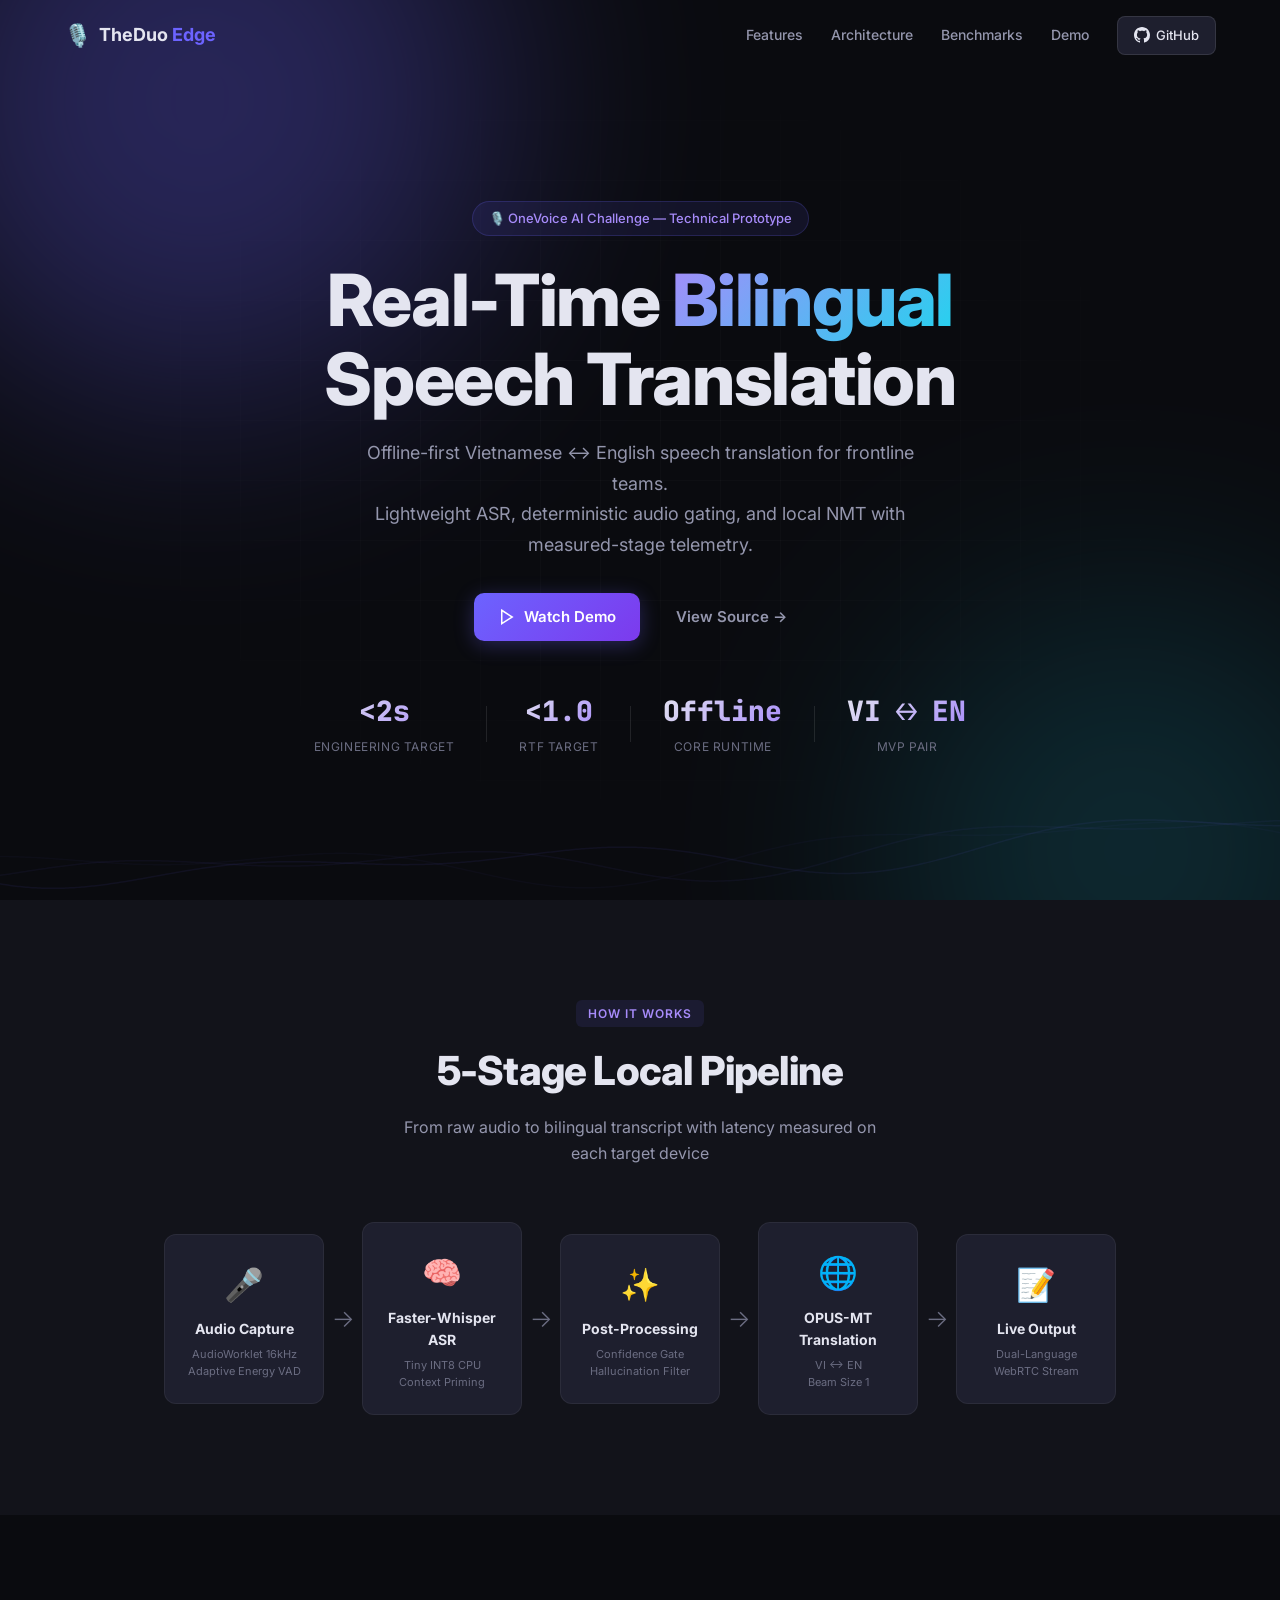
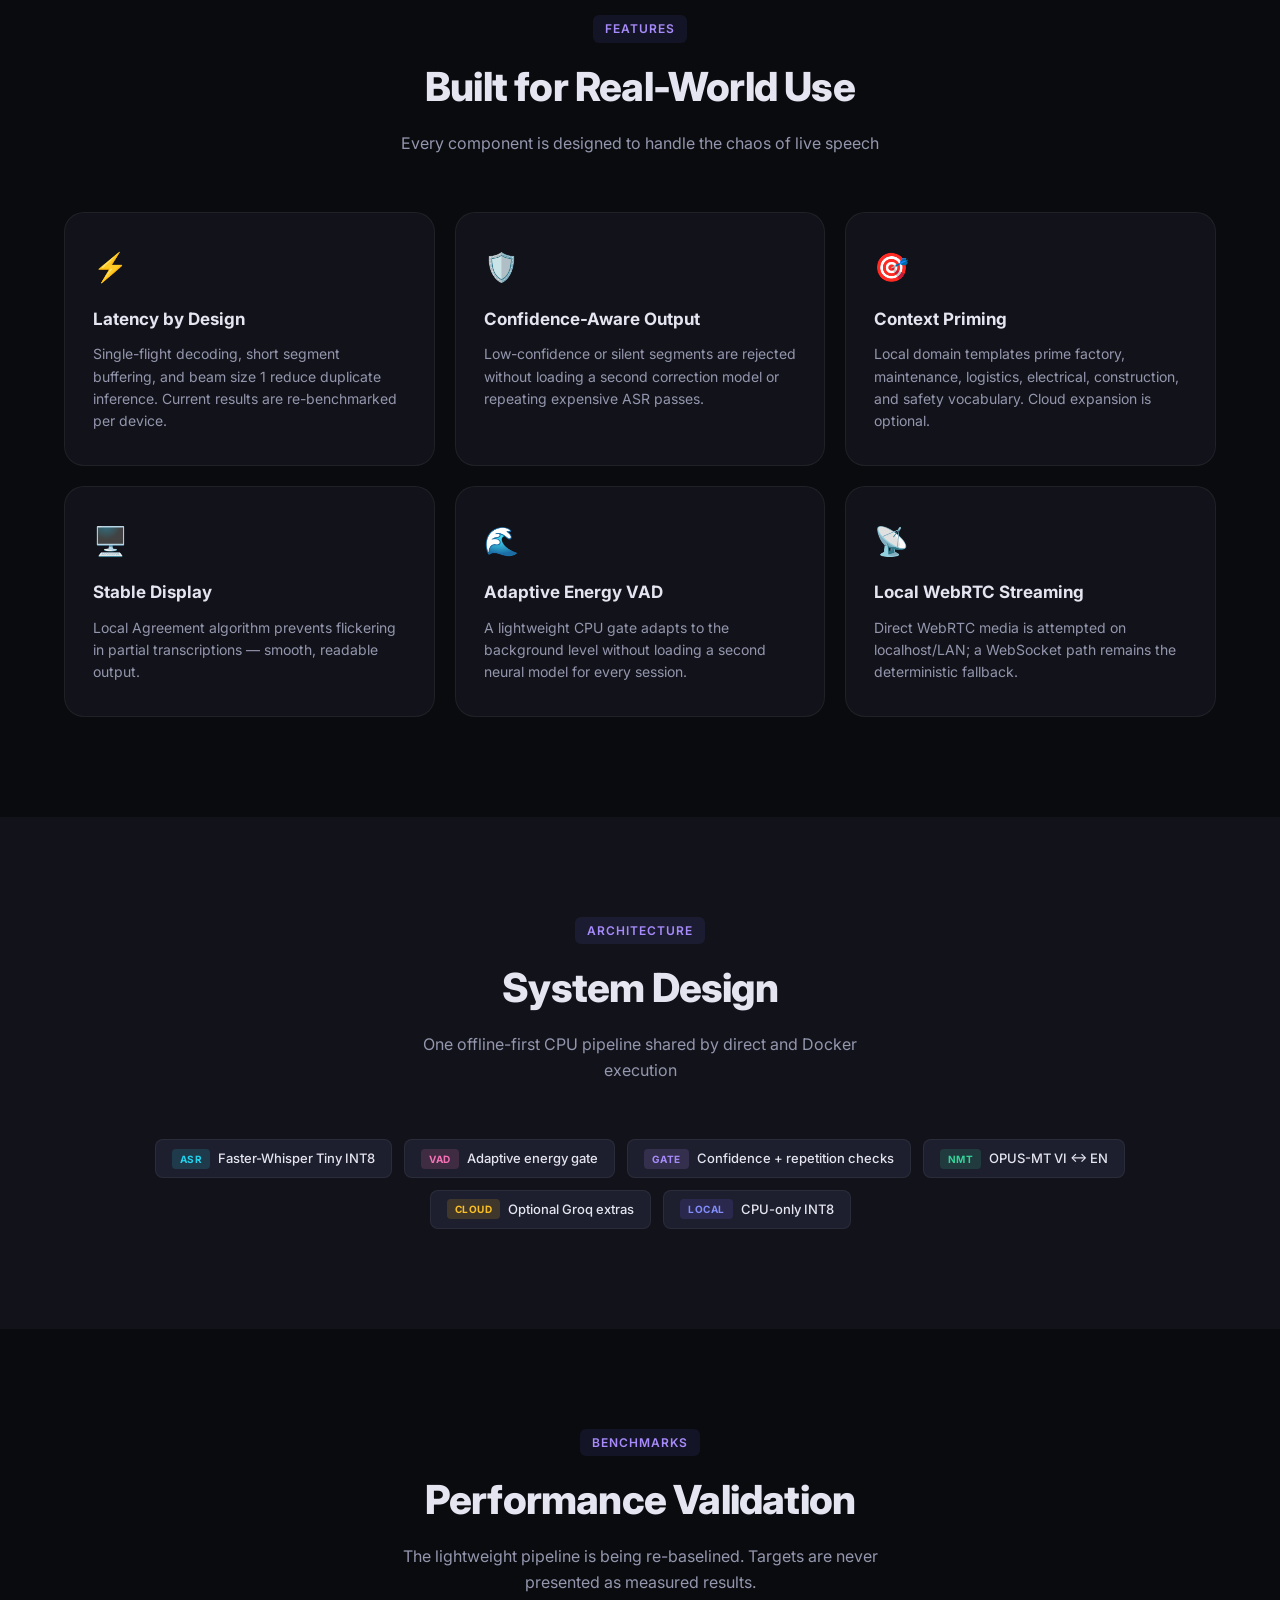
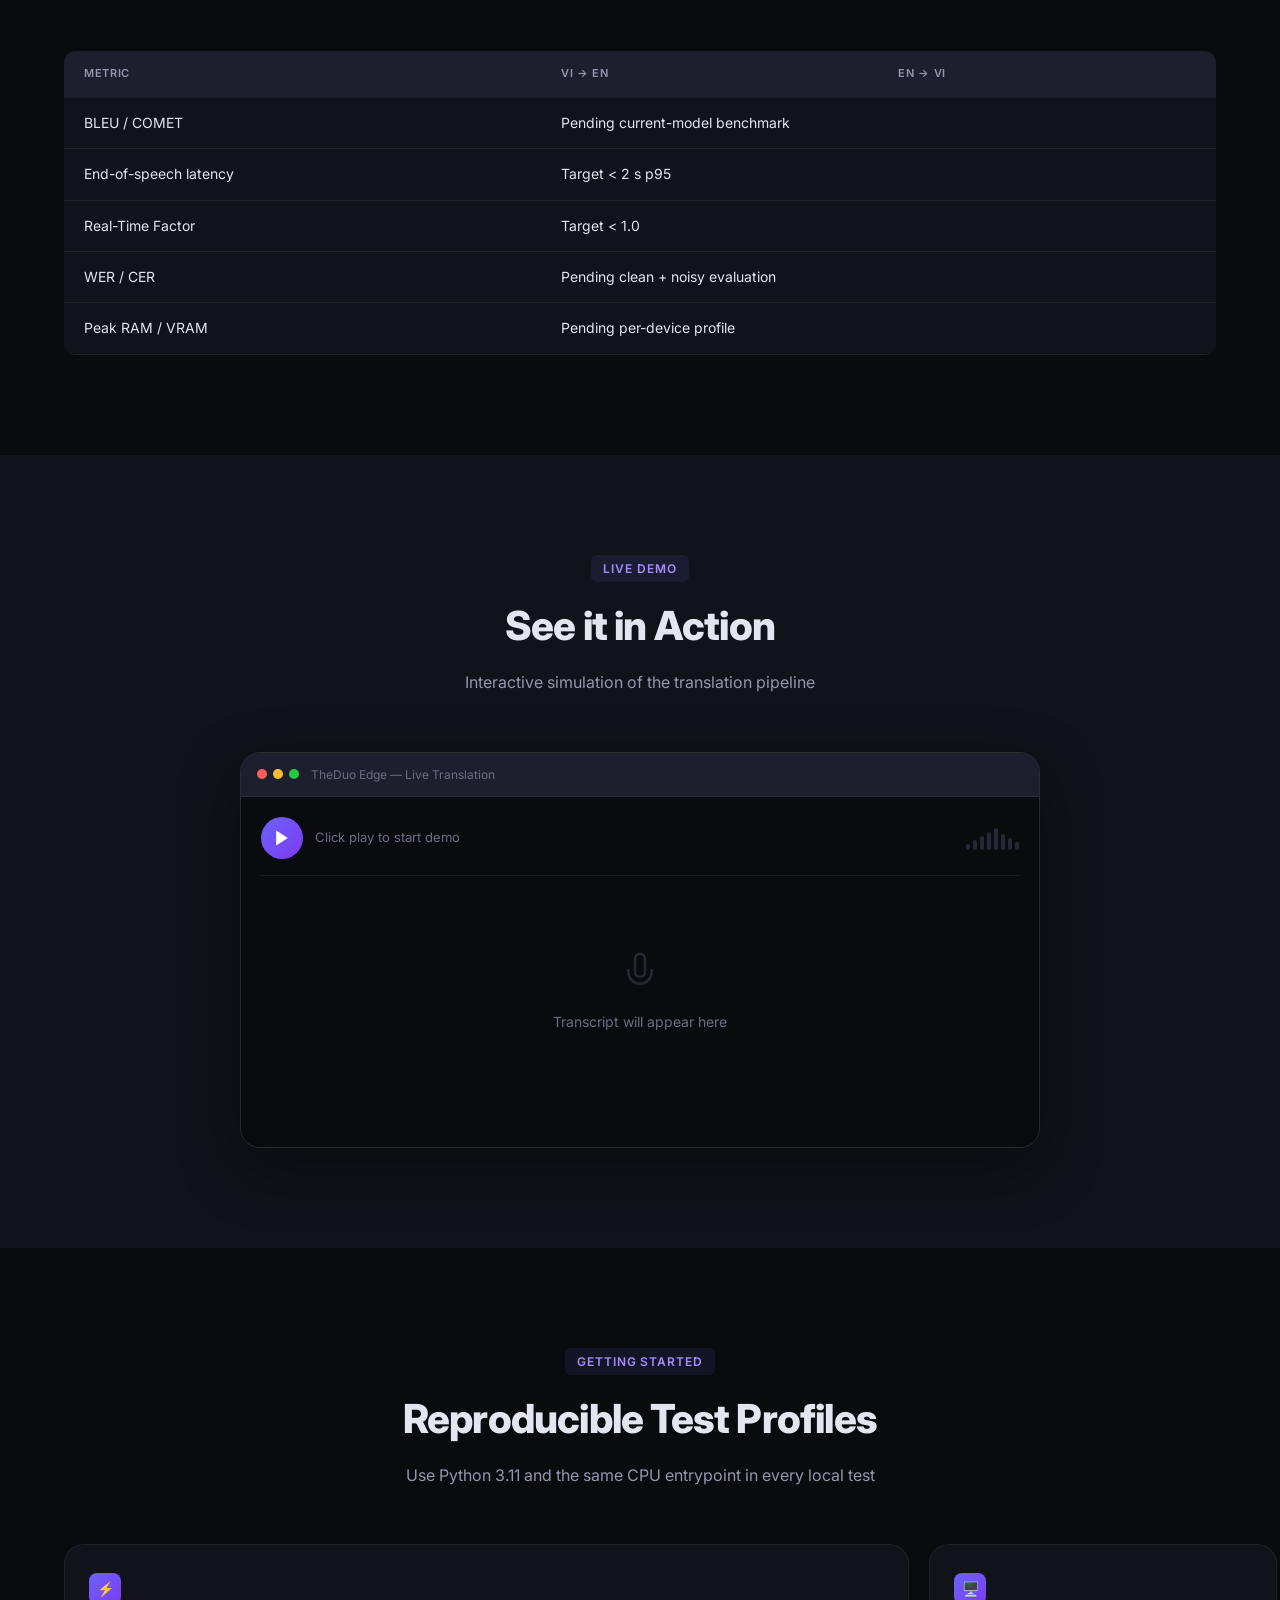
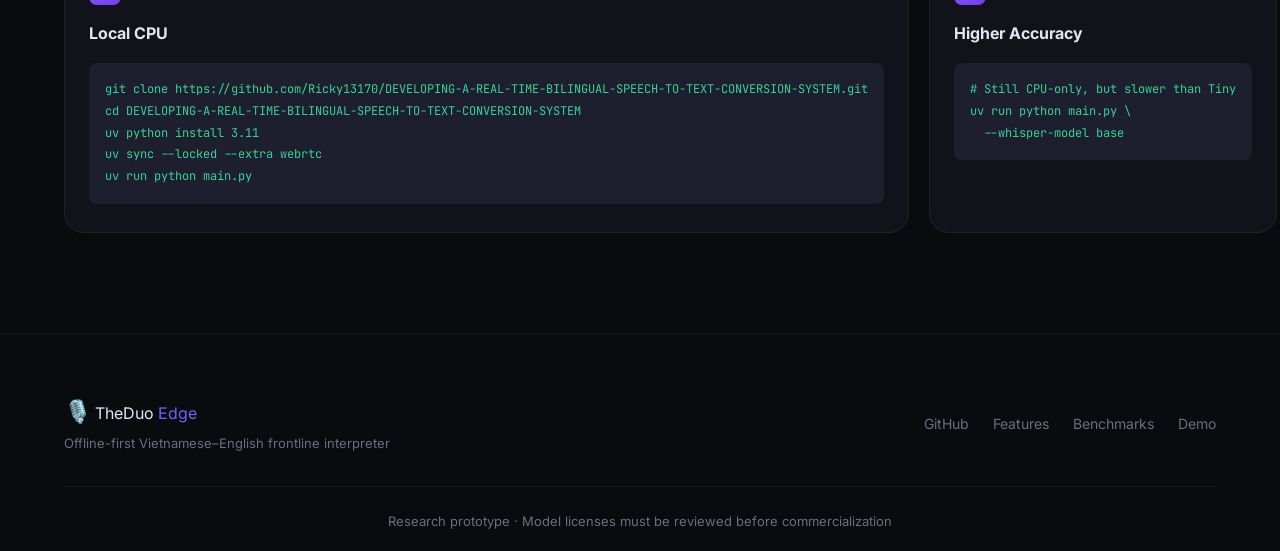
==== docs/index.html @ ed0d030c "refactor: simplify CPU realtime pipeline" ====
<!DOCTYPE html>
<html lang="en">
<head>
    <meta charset="UTF-8">
    <meta name="viewport" content="width=device-width, initial-scale=1.0">
    <title>TheDuo Edge — Offline Bilingual Speech Translation</title>
    <meta name="description" content="Offline-first Vietnamese-English speech transcription and translation for frontline teams.">
    <link rel="preconnect" href="https://fonts.googleapis.com">
    <link rel="preconnect" href="https://fonts.gstatic.com" crossorigin>
    <link href="https://fonts.googleapis.com/css2?family=Inter:wght@300;400;500;600;700;800;900&family=JetBrains+Mono:wght@400;500&display=swap" rel="stylesheet">
    <link rel="stylesheet" href="style.css">
</head>
<body>
    <!-- NAV -->
    <nav class="nav" id="nav">
        <div class="nav-inner">
            <a href="#" class="nav-logo">
                <span class="logo-icon">🎙️</span>
                <span class="logo-text">TheDuo<span class="logo-ai"> Edge</span></span>
            </a>
            <div class="nav-links">
                <a href="#features">Features</a>
                <a href="#architecture">Architecture</a>
                <a href="#benchmarks">Benchmarks</a>
                <a href="#demo">Demo</a>
                <a href="https://github.com/Ricky13170/DEVELOPING-A-REAL-TIME-BILINGUAL-SPEECH-TO-TEXT-CONVERSION-SYSTEM" class="nav-cta" target="_blank">
                    <svg width="16" height="16" viewBox="0 0 24 24" fill="currentColor"><path d="M12 0C5.37 0 0 5.37 0 12c0 5.31 3.435 9.795 8.205 11.385.6.105.825-.255.825-.57 0-.285-.015-1.23-.015-2.235-3.015.555-3.795-.735-4.035-1.41-.135-.345-.72-1.41-1.23-1.695-.42-.225-1.02-.78-.015-.795.945-.015 1.62.87 1.845 1.23 1.08 1.815 2.805 1.305 3.495.99.105-.78.42-1.305.765-1.605-2.67-.3-5.46-1.335-5.46-5.925 0-1.305.465-2.385 1.23-3.225-.12-.3-.54-1.53.12-3.18 0 0 1.005-.315 3.3 1.23.96-.27 1.98-.405 3-.405s2.04.135 3 .405c2.295-1.56 3.3-1.23 3.3-1.23.66 1.65.24 2.88.12 3.18.765.84 1.23 1.905 1.23 3.225 0 4.605-2.805 5.625-5.475 5.925.435.375.81 1.095.81 2.22 0 1.605-.015 2.895-.015 3.3 0 .315.225.69.825.57A12.02 12.02 0 0024 12c0-6.63-5.37-12-12-12z"/></svg>
                    GitHub
                </a>
            </div>
        </div>
    </nav>

    <!-- HERO -->
    <section class="hero" id="hero">
        <div class="hero-bg">
            <div class="hero-glow hero-glow-1"></div>
            <div class="hero-glow hero-glow-2"></div>
            <div class="hero-grid"></div>
        </div>
        <div class="hero-content">
            <div class="hero-badge">🎙️ OneVoice AI Challenge — Technical Prototype</div>
            <h1 class="hero-title">
                Real-Time <span class="gradient-text">Bilingual</span><br>
                Speech Translation
            </h1>
            <p class="hero-subtitle">
                Offline-first Vietnamese ↔ English speech translation for frontline teams.<br>
                Lightweight ASR, deterministic audio gating, and local NMT with measured-stage telemetry.
            </p>
            <div class="hero-actions">
                <a href="#demo" class="btn btn-primary">
                    <svg width="18" height="18" viewBox="0 0 24 24" fill="none" stroke="currentColor" stroke-width="2"><polygon points="5 3 19 12 5 21 5 3"/></svg>
                    Watch Demo
                </a>
                <a href="https://github.com/Ricky13170/DEVELOPING-A-REAL-TIME-BILINGUAL-SPEECH-TO-TEXT-CONVERSION-SYSTEM" class="btn btn-ghost" target="_blank">
                    View Source →
                </a>
            </div>
            <div class="hero-stats">
                <div class="stat"><span class="stat-value">&lt;2s</span><span class="stat-label">Engineering Target</span></div>
                <div class="stat-divider"></div>
                <div class="stat"><span class="stat-value">&lt;1.0</span><span class="stat-label">RTF Target</span></div>
                <div class="stat-divider"></div>
                <div class="stat"><span class="stat-value">Offline</span><span class="stat-label">Core Runtime</span></div>
                <div class="stat-divider"></div>
                <div class="stat"><span class="stat-value">VI ↔ EN</span><span class="stat-label">MVP Pair</span></div>
            </div>
        </div>
        <!-- Animated waveform -->
        <div class="hero-wave">
            <canvas id="waveCanvas"></canvas>
        </div>
    </section>

    <!-- PIPELINE VISUALIZATION -->
    <section class="pipeline-section" id="pipeline">
        <div class="container">
            <div class="section-header">
                <span class="section-tag">How it works</span>
                <h2>5-Stage Local Pipeline</h2>
                <p>From raw audio to bilingual transcript with latency measured on each target device</p>
            </div>
            <div class="pipeline">
                <div class="pipe-step" data-step="1">
                    <div class="pipe-icon">🎤</div>
                    <div class="pipe-label">Audio Capture</div>
                    <div class="pipe-detail">AudioWorklet 16kHz<br>Adaptive Energy VAD</div>
                </div>
                <div class="pipe-arrow">→</div>
                <div class="pipe-step" data-step="2">
                    <div class="pipe-icon">🧠</div>
                    <div class="pipe-label">Faster-Whisper ASR</div>
                    <div class="pipe-detail">Tiny INT8 CPU<br>Context Priming</div>
                </div>
                <div class="pipe-arrow">→</div>
                <div class="pipe-step" data-step="3">
                    <div class="pipe-icon">✨</div>
                    <div class="pipe-label">Post-Processing</div>
                    <div class="pipe-detail">Confidence Gate<br>Hallucination Filter</div>
                </div>
                <div class="pipe-arrow">→</div>
                <div class="pipe-step" data-step="4">
                    <div class="pipe-icon">🌐</div>
                    <div class="pipe-label">OPUS-MT Translation</div>
                    <div class="pipe-detail">VI ↔ EN<br>Beam Size 1</div>
                </div>
                <div class="pipe-arrow">→</div>
                <div class="pipe-step" data-step="5">
                    <div class="pipe-icon">📝</div>
                    <div class="pipe-label">Live Output</div>
                    <div class="pipe-detail">Dual-Language<br>WebRTC Stream</div>
                </div>
            </div>
        </div>
    </section>

    <!-- FEATURES -->
    <section class="features-section" id="features">
        <div class="container">
            <div class="section-header">
                <span class="section-tag">Features</span>
                <h2>Built for Real-World Use</h2>
                <p>Every component is designed to handle the chaos of live speech</p>
            </div>
            <div class="features-grid">
                <div class="feature-card">
                    <div class="feature-icon">⚡</div>
                    <h3>Latency by Design</h3>
                    <p>Single-flight decoding, short segment buffering, and beam size 1 reduce duplicate inference. Current results are re-benchmarked per device.</p>
                </div>
                <div class="feature-card">
                    <div class="feature-icon">🛡️</div>
                    <h3>Confidence-Aware Output</h3>
                    <p>Low-confidence or silent segments are rejected without loading a second correction model or repeating expensive ASR passes.</p>
                </div>
                <div class="feature-card">
                    <div class="feature-icon">🎯</div>
                    <h3>Context Priming</h3>
                    <p>Local domain templates prime factory, maintenance, logistics, electrical, construction, and safety vocabulary. Cloud expansion is optional.</p>
                </div>
                <div class="feature-card">
                    <div class="feature-icon">🖥️</div>
                    <h3>Stable Display</h3>
                    <p>Local Agreement algorithm prevents flickering in partial transcriptions — smooth, readable output.</p>
                </div>
                <div class="feature-card">
                    <div class="feature-icon">🌊</div>
                    <h3>Adaptive Energy VAD</h3>
                    <p>A lightweight CPU gate adapts to the background level without loading a second neural model for every session.</p>
                </div>
                <div class="feature-card">
                    <div class="feature-icon">📡</div>
                    <h3>Local WebRTC Streaming</h3>
                    <p>Direct WebRTC media is attempted on localhost/LAN; a WebSocket path remains the deterministic fallback.</p>
                </div>
            </div>
        </div>
    </section>

    <!-- ARCHITECTURE -->
    <section class="arch-section" id="architecture">
        <div class="container">
            <div class="section-header">
                <span class="section-tag">Architecture</span>
                <h2>System Design</h2>
                <p>One offline-first CPU pipeline shared by direct and Docker execution</p>
            </div>
            <div class="tech-stack">
                <div class="tech-item"><span class="tech-badge asr">ASR</span> Faster-Whisper Tiny INT8</div>
                <div class="tech-item"><span class="tech-badge vad">VAD</span> Adaptive energy gate</div>
                <div class="tech-item"><span class="tech-badge nlp">Gate</span> Confidence + repetition checks</div>
                <div class="tech-item"><span class="tech-badge nmt">NMT</span> OPUS-MT VI ↔ EN</div>
                <div class="tech-item"><span class="tech-badge llm">Cloud</span> Optional Groq extras</div>
                <div class="tech-item"><span class="tech-badge gpu">Local</span> CPU-only INT8</div>
            </div>
        </div>
    </section>

    <!-- BENCHMARKS -->
    <section class="bench-section" id="benchmarks">
        <div class="container">
            <div class="section-header">
                <span class="section-tag">Benchmarks</span>
                <h2>Performance Validation</h2>
                <p>The lightweight pipeline is being re-baselined. Targets are never presented as measured results.</p>
            </div>
            <div class="bench-table-wrap">
                <table class="bench-table">
                    <thead><tr><th>Metric</th><th>VI → EN</th><th>EN → VI</th></tr></thead>
                    <tbody>
                        <tr><td>BLEU / COMET</td><td colspan="2">Pending current-model benchmark</td></tr>
                        <tr><td>End-of-speech latency</td><td colspan="2">Target &lt; 2 s p95</td></tr>
                        <tr><td>Real-Time Factor</td><td colspan="2">Target &lt; 1.0</td></tr>
                        <tr><td>WER / CER</td><td colspan="2">Pending clean + noisy evaluation</td></tr>
                        <tr><td>Peak RAM / VRAM</td><td colspan="2">Pending per-device profile</td></tr>
                    </tbody>
                </table>
            </div>
        </div>
    </section>

    <!-- DEMO -->
    <section class="demo-section" id="demo">
        <div class="container">
            <div class="section-header">
                <span class="section-tag">Live Demo</span>
                <h2>See it in Action</h2>
                <p>Interactive simulation of the translation pipeline</p>
            </div>
            <div class="demo-container">
                <div class="demo-window">
                    <div class="demo-titlebar">
                        <div class="demo-dots"><span></span><span></span><span></span></div>
                        <span class="demo-title">TheDuo Edge — Live Translation</span>
                    </div>
                    <div class="demo-body">
                        <div class="demo-controls">
                            <button class="demo-rec-btn" id="demoPlayBtn">
                                <svg width="20" height="20" viewBox="0 0 24 24" fill="currentColor"><polygon points="5 3 19 12 5 21 5 3"/></svg>
                            </button>
                            <span class="demo-status" id="demoStatus">Click play to start demo</span>
                            <div class="demo-meter" id="demoMeter">
                                <span></span><span></span><span></span><span></span><span></span><span></span><span></span><span></span>
                            </div>
                        </div>
                        <div class="demo-transcript" id="demoTranscript">
                            <div class="demo-empty">
                                <svg width="40" height="40" viewBox="0 0 24 24" fill="none" stroke="currentColor" stroke-width="1.5" opacity="0.3"><path d="M12 1a3 3 0 0 0-3 3v8a3 3 0 0 0 6 0V4a3 3 0 0 0-3-3z"/><path d="M19 10v2a7 7 0 0 1-14 0v-2"/></svg>
                                <p>Transcript will appear here</p>
                            </div>
                        </div>
                    </div>
                </div>
            </div>
        </div>
    </section>

    <!-- QUICK START -->
    <section class="start-section" id="start">
        <div class="container">
            <div class="section-header">
                <span class="section-tag">Getting Started</span>
                <h2>Reproducible Test Profiles</h2>
                <p>Use Python 3.11 and the same CPU entrypoint in every local test</p>
            </div>
            <div class="steps-grid">
                <div class="step-card">
                    <div class="step-num">⚡</div>
                    <h3>Local CPU</h3>
                    <pre><code>git clone https://github.com/Ricky13170/DEVELOPING-A-REAL-TIME-BILINGUAL-SPEECH-TO-TEXT-CONVERSION-SYSTEM.git
cd DEVELOPING-A-REAL-TIME-BILINGUAL-SPEECH-TO-TEXT-CONVERSION-SYSTEM
uv python install 3.11
uv sync --locked --extra webrtc
uv run python main.py</code></pre>
                </div>
                <div class="step-card">
                    <div class="step-num">🖥️</div>
                    <h3>Higher Accuracy</h3>
                    <pre><code># Still CPU-only, but slower than Tiny
uv run python main.py \
  --whisper-model base</code></pre>
                </div>
                <div class="step-card">
                    <div class="step-num">🐳</div>
                    <h3>Docker CPU</h3>
                    <pre><code># Docker CPU profile
docker compose up --build</code></pre>
                </div>
            </div>
        </div>
    </section>

    <!-- FOOTER -->
    <footer class="footer">
        <div class="container">
            <div class="footer-inner">
                <div class="footer-brand">
                    <span class="logo-icon">🎙️</span>
                    <span class="logo-text">TheDuo<span class="logo-ai"> Edge</span></span>
                    <p>Offline-first Vietnamese–English frontline interpreter</p>
                </div>
                <div class="footer-links">
                    <a href="https://github.com/Ricky13170/DEVELOPING-A-REAL-TIME-BILINGUAL-SPEECH-TO-TEXT-CONVERSION-SYSTEM" target="_blank">GitHub</a>
                    <a href="#features">Features</a>
                    <a href="#benchmarks">Benchmarks</a>
                    <a href="#demo">Demo</a>
                </div>
            </div>
            <div class="footer-bottom">
                <p>Research prototype · Model licenses must be reviewed before commercialization</p>
            </div>
        </div>
    </footer>

    <script src="script.js"></script>
</body>
</html>
---- docs/style.css ----
/* ═══════════ RESET & BASE ═══════════ */
*, *::before, *::after { margin: 0; padding: 0; box-sizing: border-box; }
:root {
    --bg: #0a0b0f; --bg2: #12131a; --bg3: #1a1b25;
    --surface: #1e1f2e; --surface2: #262738;
    --border: rgba(255,255,255,0.06); --border2: rgba(255,255,255,0.1);
    --text: #e4e5f0; --text2: #9496ad; --text3: #6b6d82;
    --accent: #6c63ff; --accent2: #a78bfa; --accent3: #818cf8;
    --cyan: #22d3ee; --emerald: #34d399; --rose: #f472b6; --amber: #fbbf24;
    --radius: 12px; --radius-lg: 20px;
    --font: 'Inter', -apple-system, sans-serif;
    --mono: 'JetBrains Mono', monospace;
    --shadow: 0 4px 24px rgba(0,0,0,0.3);
}
html { scroll-behavior: smooth; }
body { font-family: var(--font); background: var(--bg); color: var(--text); line-height: 1.6; overflow-x: hidden; }
a { color: var(--accent2); text-decoration: none; transition: color .2s; }
a:hover { color: var(--cyan); }
img { max-width: 100%; height: auto; display: block; }
.container { max-width: 1200px; margin: 0 auto; padding: 0 24px; }

/* ═══════════ NAV ═══════════ */
.nav { position: fixed; top: 0; left: 0; right: 0; z-index: 100; padding: 16px 0; transition: all .3s; }
.nav.scrolled { background: rgba(10,11,15,0.85); backdrop-filter: blur(20px) saturate(1.5); border-bottom: 1px solid var(--border); }
.nav-inner { max-width: 1200px; margin: 0 auto; padding: 0 24px; display: flex; align-items: center; justify-content: space-between; }
.nav-logo { display: flex; align-items: center; gap: 8px; font-weight: 700; font-size: 18px; color: var(--text); }
.logo-icon { font-size: 22px; }
.logo-ai { color: var(--accent); }
.nav-links { display: flex; align-items: center; gap: 28px; }
.nav-links a { color: var(--text2); font-size: 14px; font-weight: 500; transition: color .2s; }
.nav-links a:hover { color: var(--text); }
.nav-cta { display: inline-flex; align-items: center; gap: 6px; padding: 8px 16px; border-radius: 8px; background: var(--surface); border: 1px solid var(--border2); color: var(--text) !important; font-size: 13px !important; }
.nav-cta:hover { background: var(--surface2); border-color: var(--accent); }

/* ═══════════ HERO ═══════════ */
.hero { position: relative; min-height: 100vh; display: flex; flex-direction: column; align-items: center; justify-content: center; padding: 120px 24px 60px; overflow: hidden; }
.hero-bg { position: absolute; inset: 0; pointer-events: none; }
.hero-glow { position: absolute; border-radius: 50%; filter: blur(120px); opacity: 0.3; }
.hero-glow-1 { width: 600px; height: 600px; background: var(--accent); top: -200px; left: -100px; }
.hero-glow-2 { width: 500px; height: 500px; background: var(--cyan); bottom: -200px; right: -100px; opacity: 0.15; }
.hero-grid { position: absolute; inset: 0; background-image: linear-gradient(rgba(255,255,255,0.02) 1px, transparent 1px), linear-gradient(90deg, rgba(255,255,255,0.02) 1px, transparent 1px); background-size: 60px 60px; mask-image: radial-gradient(ellipse at center, black 20%, transparent 70%); }
.hero-content { position: relative; text-align: center; max-width: 800px; }
.hero-badge { display: inline-block; padding: 6px 16px; border-radius: 20px; background: rgba(108,99,255,0.1); border: 1px solid rgba(108,99,255,0.2); color: var(--accent2); font-size: 13px; font-weight: 500; margin-bottom: 24px; }
.hero-title { font-size: clamp(2.5rem, 6vw, 4.5rem); font-weight: 800; line-height: 1.1; letter-spacing: -0.02em; margin-bottom: 20px; }
.gradient-text { background: linear-gradient(135deg, var(--accent2), var(--cyan)); -webkit-background-clip: text; -webkit-text-fill-color: transparent; background-clip: text; }
.hero-subtitle { font-size: 18px; color: var(--text2); max-width: 600px; margin: 0 auto 32px; line-height: 1.7; }
.hero-subtitle strong { color: var(--cyan); font-weight: 600; }
.hero-actions { display: flex; gap: 16px; justify-content: center; margin-bottom: 48px; }
.btn { display: inline-flex; align-items: center; gap: 8px; padding: 12px 24px; border-radius: 10px; font-weight: 600; font-size: 15px; transition: all .25s; cursor: pointer; border: none; }
.btn-primary { background: linear-gradient(135deg, var(--accent), #7c3aed); color: #fff; box-shadow: 0 4px 20px rgba(108,99,255,0.3); }
.btn-primary:hover { transform: translateY(-2px); box-shadow: 0 6px 30px rgba(108,99,255,0.5); color: #fff; }
.btn-ghost { color: var(--text2); padding: 12px 20px; }
.btn-ghost:hover { color: var(--text); }
.hero-stats { display: flex; align-items: center; gap: 32px; justify-content: center; flex-wrap: wrap; }
.stat { text-align: center; }
.stat-value { display: block; font-size: 28px; font-weight: 800; font-family: var(--mono); background: linear-gradient(135deg, var(--text), var(--accent2)); -webkit-background-clip: text; -webkit-text-fill-color: transparent; background-clip: text; }
.stat-label { font-size: 12px; color: var(--text3); text-transform: uppercase; letter-spacing: 0.05em; }
.stat-divider { width: 1px; height: 36px; background: var(--border2); }
.hero-wave { position: absolute; bottom: 0; left: 0; right: 0; height: 100px; opacity: 0.5; }
#waveCanvas { width: 100%; height: 100%; }

/* ═══════════ SECTIONS COMMON ═══════════ */
.section-header { text-align: center; margin-bottom: 56px; }
.section-tag { display: inline-block; padding: 4px 12px; border-radius: 6px; background: rgba(108,99,255,0.1); color: var(--accent2); font-size: 12px; font-weight: 600; text-transform: uppercase; letter-spacing: 0.08em; margin-bottom: 12px; }
.section-header h2 { font-size: clamp(1.8rem, 4vw, 2.5rem); font-weight: 800; letter-spacing: -0.02em; margin-bottom: 12px; }
.section-header p { color: var(--text2); font-size: 16px; max-width: 500px; margin: 0 auto; }

/* ═══════════ PIPELINE ═══════════ */
.pipeline-section { padding: 100px 0; background: var(--bg2); }
.pipeline { display: flex; align-items: center; justify-content: center; gap: 8px; flex-wrap: wrap; }
.pipe-step { text-align: center; padding: 24px 20px; border-radius: var(--radius); background: var(--surface); border: 1px solid var(--border); width: 160px; transition: all .3s; }
.pipe-step:hover { border-color: var(--accent); transform: translateY(-4px); box-shadow: 0 8px 30px rgba(108,99,255,0.15); }
.pipe-icon { font-size: 32px; margin-bottom: 8px; }
.pipe-label { font-weight: 700; font-size: 14px; margin-bottom: 6px; }
.pipe-detail { font-size: 11px; color: var(--text3); line-height: 1.5; }
.pipe-arrow { font-size: 24px; color: var(--text3); font-weight: 300; }

/* ═══════════ FEATURES ═══════════ */
.features-section { padding: 100px 0; }
.features-grid { display: grid; grid-template-columns: repeat(3, 1fr); gap: 20px; }
.feature-card { padding: 32px 28px; border-radius: var(--radius-lg); background: var(--bg2); border: 1px solid var(--border); transition: all .3s; }
.feature-card:hover { border-color: var(--accent); transform: translateY(-4px); box-shadow: 0 12px 40px rgba(0,0,0,0.3); }
.feature-icon { font-size: 28px; margin-bottom: 16px; }
.feature-card h3 { font-size: 17px; font-weight: 700; margin-bottom: 10px; }
.feature-card p { font-size: 14px; color: var(--text2); line-height: 1.6; }

/* ═══════════ ARCHITECTURE ═══════════ */
.arch-section { padding: 100px 0; background: var(--bg2); }
.arch-image { border-radius: var(--radius-lg); overflow: hidden; border: 1px solid var(--border); margin-bottom: 40px; background: #fff; padding: 24px; }
.arch-image img { border-radius: 8px; }
.tech-stack { display: flex; flex-wrap: wrap; gap: 12px; justify-content: center; }
.tech-item { display: flex; align-items: center; gap: 8px; padding: 8px 16px; border-radius: 8px; background: var(--surface); border: 1px solid var(--border); font-size: 13px; font-weight: 500; }
.tech-badge { padding: 2px 8px; border-radius: 4px; font-size: 10px; font-weight: 700; text-transform: uppercase; letter-spacing: 0.05em; }
.tech-badge.asr { background: rgba(34,211,238,0.15); color: var(--cyan); }
.tech-badge.vad { background: rgba(244,114,182,0.15); color: var(--rose); }
.tech-badge.nlp { background: rgba(167,139,250,0.15); color: var(--accent2); }
.tech-badge.nmt { background: rgba(52,211,153,0.15); color: var(--emerald); }
.tech-badge.llm { background: rgba(251,191,36,0.15); color: var(--amber); }
.tech-badge.gpu { background: rgba(108,99,255,0.15); color: var(--accent3); }

/* ═══════════ BENCHMARKS ═══════════ */
.bench-section { padding: 100px 0; }
.bench-grid { display: grid; grid-template-columns: 1fr 1fr; gap: 20px; margin-bottom: 40px; }
.bench-card { border-radius: var(--radius-lg); overflow: hidden; border: 1px solid var(--border); background: #fff; padding: 20px; }
.bench-card img { border-radius: 8px; }
.bench-caption { text-align: center; font-size: 13px; color: var(--text3); margin-top: 12px; }
.bench-table-wrap { overflow-x: auto; }
.bench-table { width: 100%; border-collapse: collapse; border-radius: var(--radius); overflow: hidden; background: var(--bg2); }
.bench-table th, .bench-table td { padding: 14px 20px; text-align: left; border-bottom: 1px solid var(--border); font-size: 14px; }
.bench-table th { background: var(--surface); color: var(--text2); font-weight: 600; text-transform: uppercase; font-size: 11px; letter-spacing: 0.06em; }
.bench-table td.highlight { color: var(--cyan); font-weight: 700; font-family: var(--mono); }

/* ═══════════ DEMO ═══════════ */
.demo-section { padding: 100px 0; background: var(--bg2); }
.demo-container { max-width: 800px; margin: 0 auto; }
.demo-window { border-radius: var(--radius-lg); overflow: hidden; border: 1px solid var(--border2); box-shadow: 0 20px 60px rgba(0,0,0,0.4); }
.demo-titlebar { display: flex; align-items: center; gap: 12px; padding: 12px 16px; background: var(--surface); border-bottom: 1px solid var(--border); }
.demo-dots { display: flex; gap: 6px; }
.demo-dots span { width: 10px; height: 10px; border-radius: 50%; }
.demo-dots span:nth-child(1) { background: #ff5f57; }
.demo-dots span:nth-child(2) { background: #febc2e; }
.demo-dots span:nth-child(3) { background: #28c840; }
.demo-title { font-size: 12px; color: var(--text3); }
.demo-body { background: var(--bg); padding: 20px; min-height: 350px; display: flex; flex-direction: column; }
.demo-controls { display: flex; align-items: center; gap: 12px; padding-bottom: 16px; border-bottom: 1px solid var(--border); margin-bottom: 16px; }
.demo-rec-btn { width: 42px; height: 42px; border-radius: 50%; background: linear-gradient(135deg, var(--accent), #7c3aed); border: none; color: #fff; cursor: pointer; display: flex; align-items: center; justify-content: center; transition: all .2s; flex-shrink: 0; }
.demo-rec-btn:hover { transform: scale(1.1); box-shadow: 0 4px 16px rgba(108,99,255,0.4); }
.demo-rec-btn.playing { background: linear-gradient(135deg, #ef4444, #dc2626); animation: pulse-rec 1.5s infinite; }
@keyframes pulse-rec { 0%, 100% { box-shadow: 0 0 0 0 rgba(239,68,68,0.3); } 50% { box-shadow: 0 0 0 10px rgba(239,68,68,0); } }
.demo-status { font-size: 13px; color: var(--text3); flex: 1; }
.demo-meter { display: flex; gap: 3px; align-items: flex-end; height: 24px; }
.demo-meter span { width: 4px; border-radius: 2px; background: var(--surface2); transition: all .15s; }
.demo-meter span:nth-child(1) { height: 6px; }
.demo-meter span:nth-child(2) { height: 10px; }
.demo-meter span:nth-child(3) { height: 14px; }
.demo-meter span:nth-child(4) { height: 18px; }
.demo-meter span:nth-child(5) { height: 22px; }
.demo-meter span:nth-child(6) { height: 16px; }
.demo-meter span:nth-child(7) { height: 12px; }
.demo-meter span:nth-child(8) { height: 8px; }
.demo-meter.active span { background: var(--accent); animation: meter-bounce .4s ease infinite alternate; }
.demo-meter.active span:nth-child(odd) { animation-delay: .1s; }
@keyframes meter-bounce { to { transform: scaleY(1.4); } }
.demo-transcript { flex: 1; overflow-y: auto; }
.demo-empty { text-align: center; padding: 60px 20px; color: var(--text3); }
.demo-empty p { margin-top: 12px; font-size: 14px; }
.demo-seg { padding: 10px 0; border-bottom: 1px solid var(--border); animation: fadeIn .4s ease; }
.demo-seg .src { font-size: 15px; margin-bottom: 4px; }
.demo-seg .tgt { font-size: 14px; color: var(--accent2); }
.demo-seg .partial { opacity: 0.5; font-style: italic; }
.demo-seg .pipeline-tag { display: inline-block; font-size: 10px; color: var(--text3); background: var(--surface); padding: 2px 6px; border-radius: 4px; margin-left: 8px; }
@keyframes fadeIn { from { opacity: 0; transform: translateY(8px); } to { opacity: 1; transform: translateY(0); } }

/* ═══════════ QUICK START ═══════════ */
.start-section { padding: 100px 0; }
.steps-grid { display: grid; grid-template-columns: repeat(3, 1fr); gap: 20px; }
.step-card { padding: 28px 24px; border-radius: var(--radius-lg); background: var(--bg2); border: 1px solid var(--border); }
.step-num { width: 32px; height: 32px; border-radius: 8px; background: linear-gradient(135deg, var(--accent), #7c3aed); color: #fff; font-weight: 800; font-size: 14px; display: flex; align-items: center; justify-content: center; margin-bottom: 16px; }
.step-card h3 { font-size: 16px; font-weight: 700; margin-bottom: 16px; }
.step-card pre { background: var(--surface); border-radius: 8px; padding: 16px; overflow-x: auto; }
.step-card code { font-family: var(--mono); font-size: 12px; color: var(--emerald); line-height: 1.7; }

/* ═══════════ FOOTER ═══════════ */
.footer { padding: 60px 0 24px; border-top: 1px solid var(--border); }
.footer-inner { display: flex; justify-content: space-between; align-items: center; margin-bottom: 32px; }
.footer-brand p { color: var(--text3); font-size: 13px; margin-top: 4px; }
.footer-links { display: flex; gap: 24px; }
.footer-links a { color: var(--text3); font-size: 14px; }
.footer-links a:hover { color: var(--text); }
.footer-bottom { text-align: center; padding-top: 24px; border-top: 1px solid var(--border); }
.footer-bottom p { color: var(--text3); font-size: 13px; }

/* ═══════════ SCROLL ANIMATIONS ═══════════ */
.fade-up { opacity: 0; transform: translateY(30px); transition: all .6s cubic-bezier(.4,0,.2,1); }
.fade-up.visible { opacity: 1; transform: translateY(0); }

/* ═══════════ RESPONSIVE ═══════════ */
@media (max-width: 768px) {
    .nav-links a:not(.nav-cta) { display: none; }
    .hero-stats { gap: 20px; }
    .stat-divider { display: none; }
    .features-grid, .bench-grid, .steps-grid { grid-template-columns: 1fr; }
    .pipeline { flex-direction: column; }
    .pipe-arrow { transform: rotate(90deg); }
    .pipe-step { width: 100%; max-width: 280px; }
    .footer-inner { flex-direction: column; gap: 16px; text-align: center; }
}
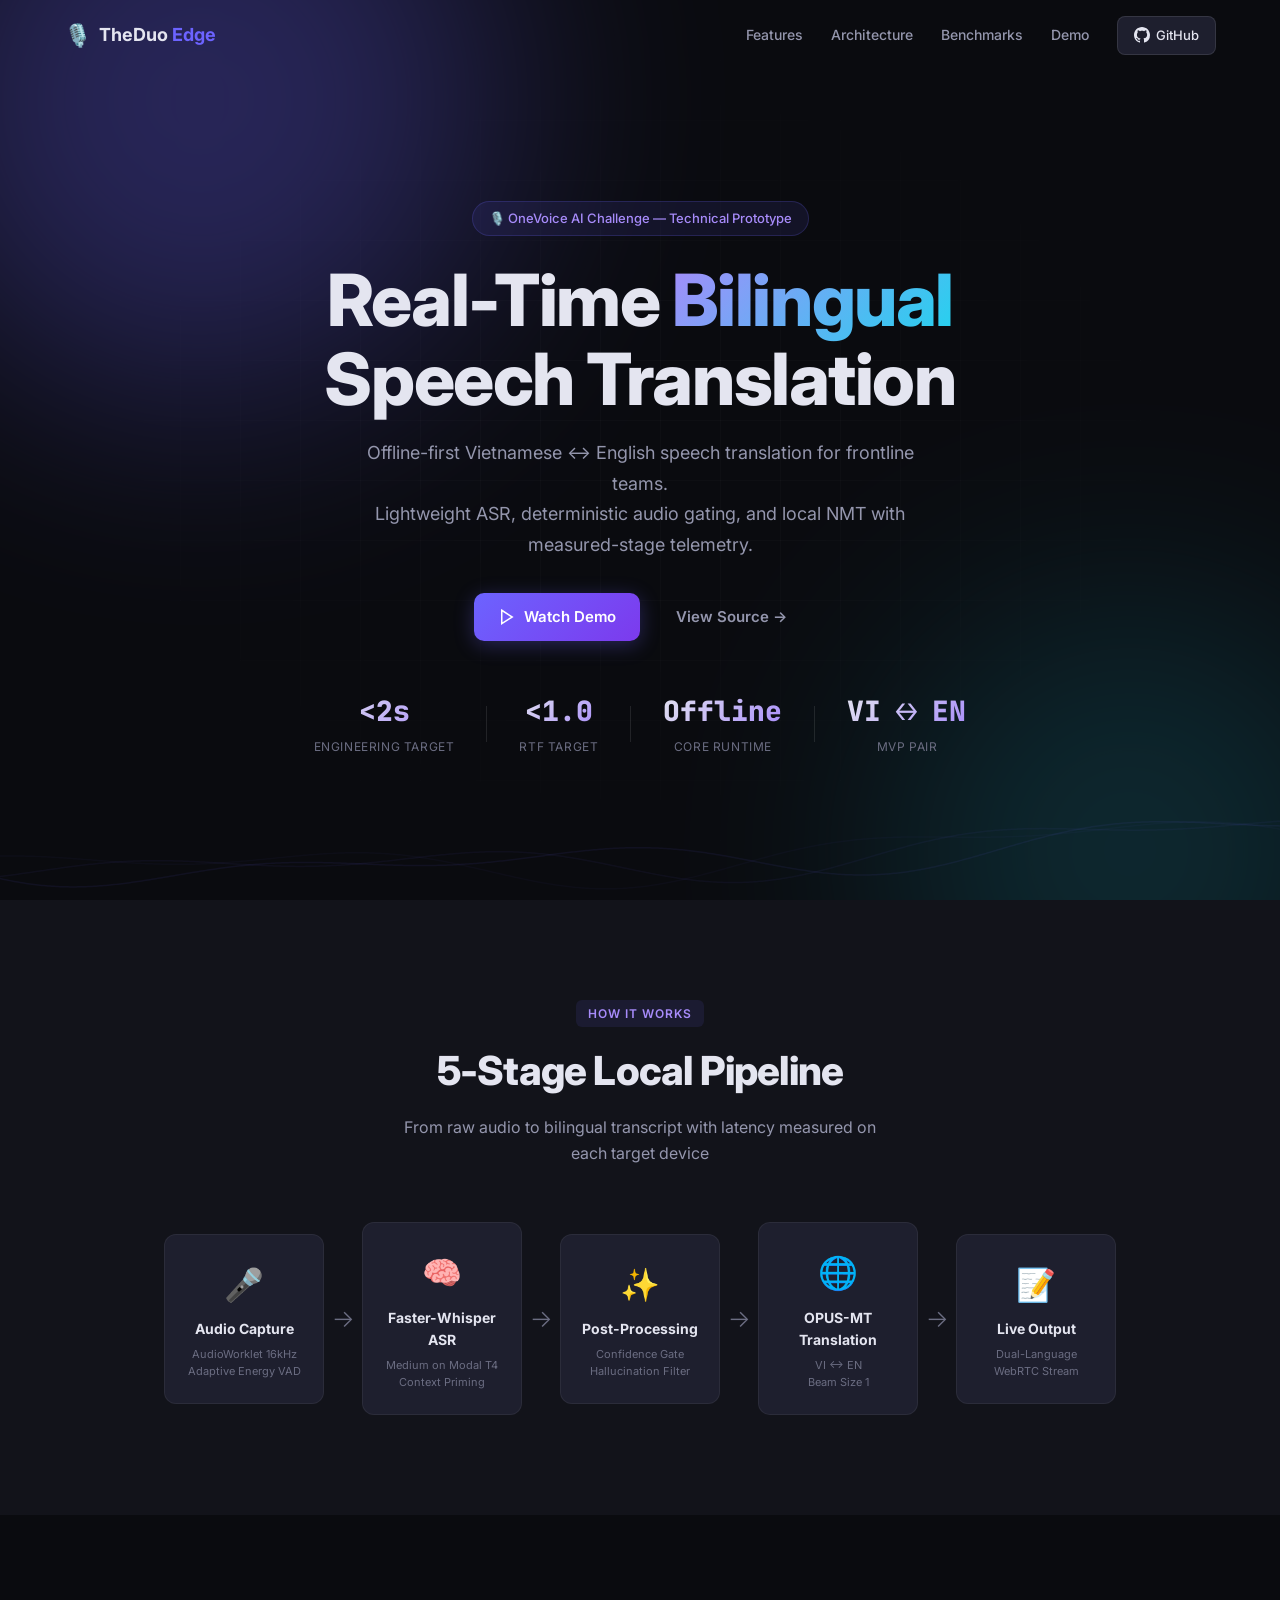
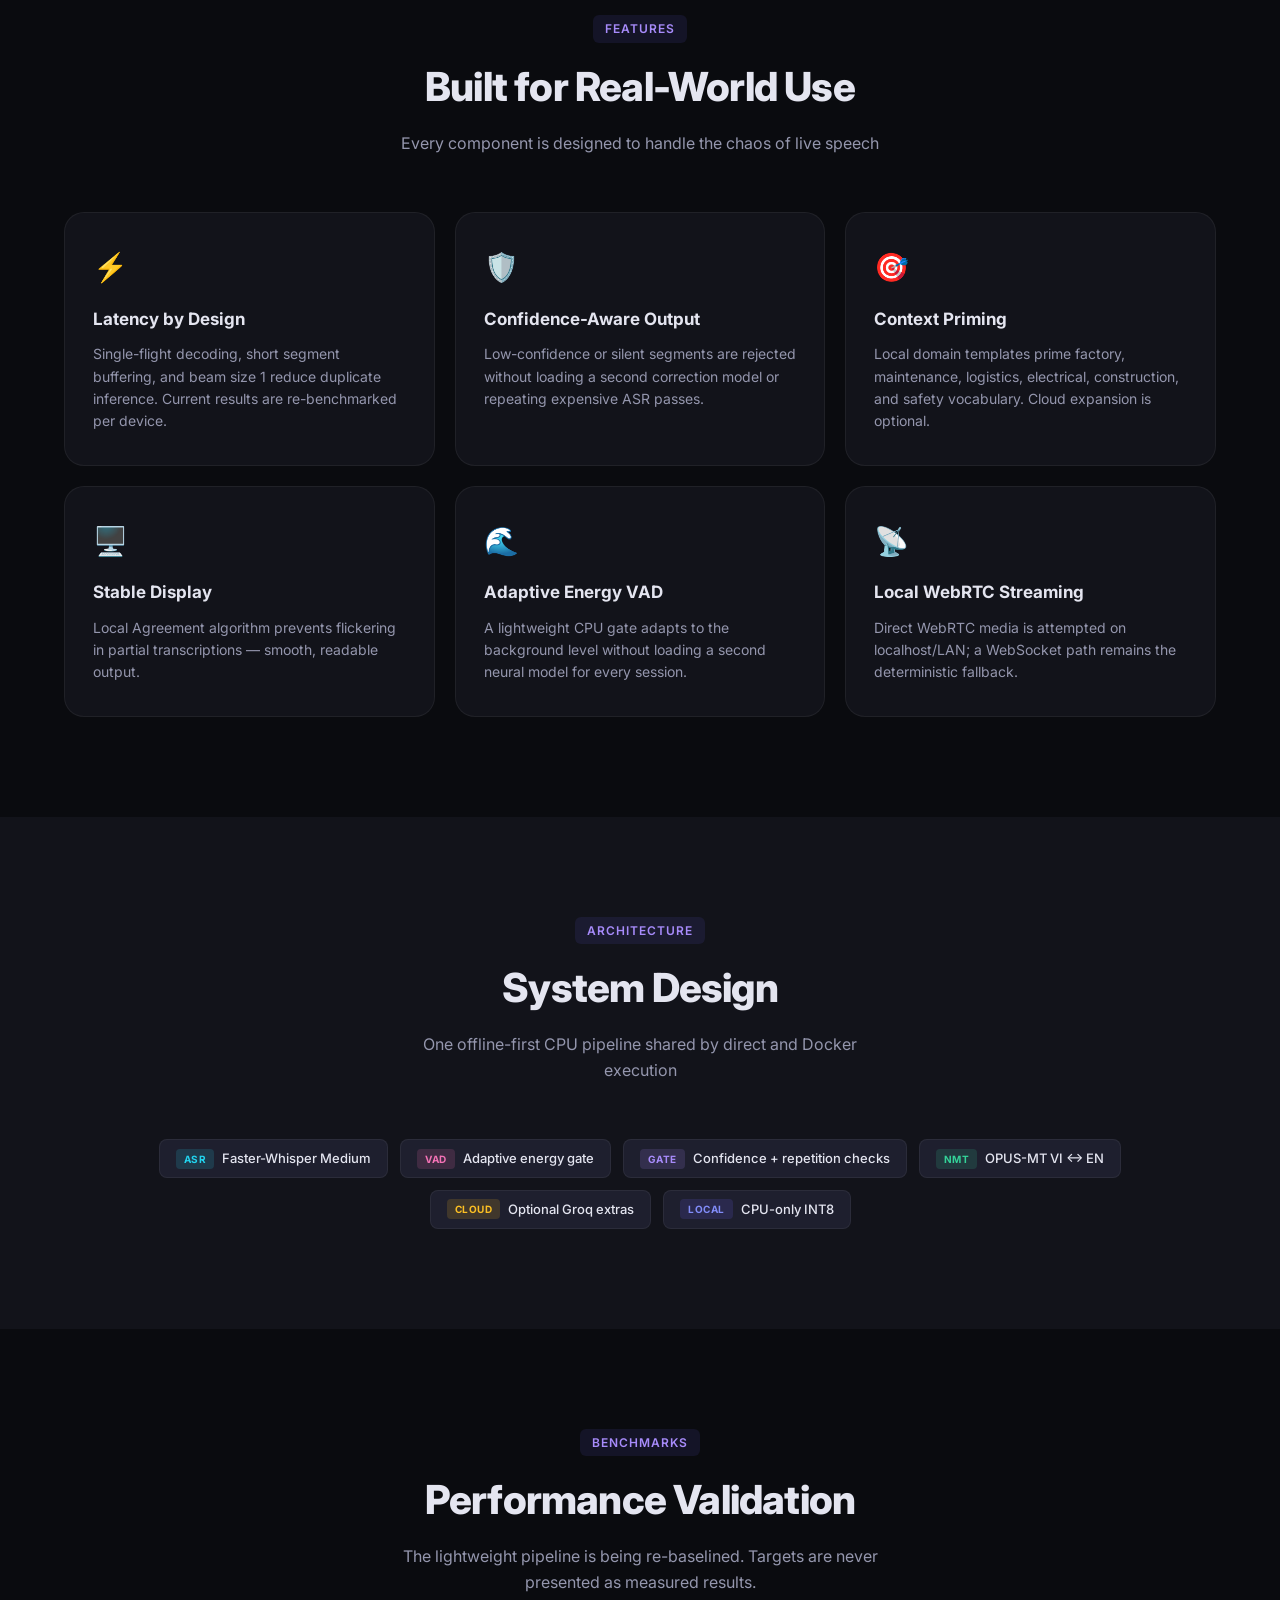
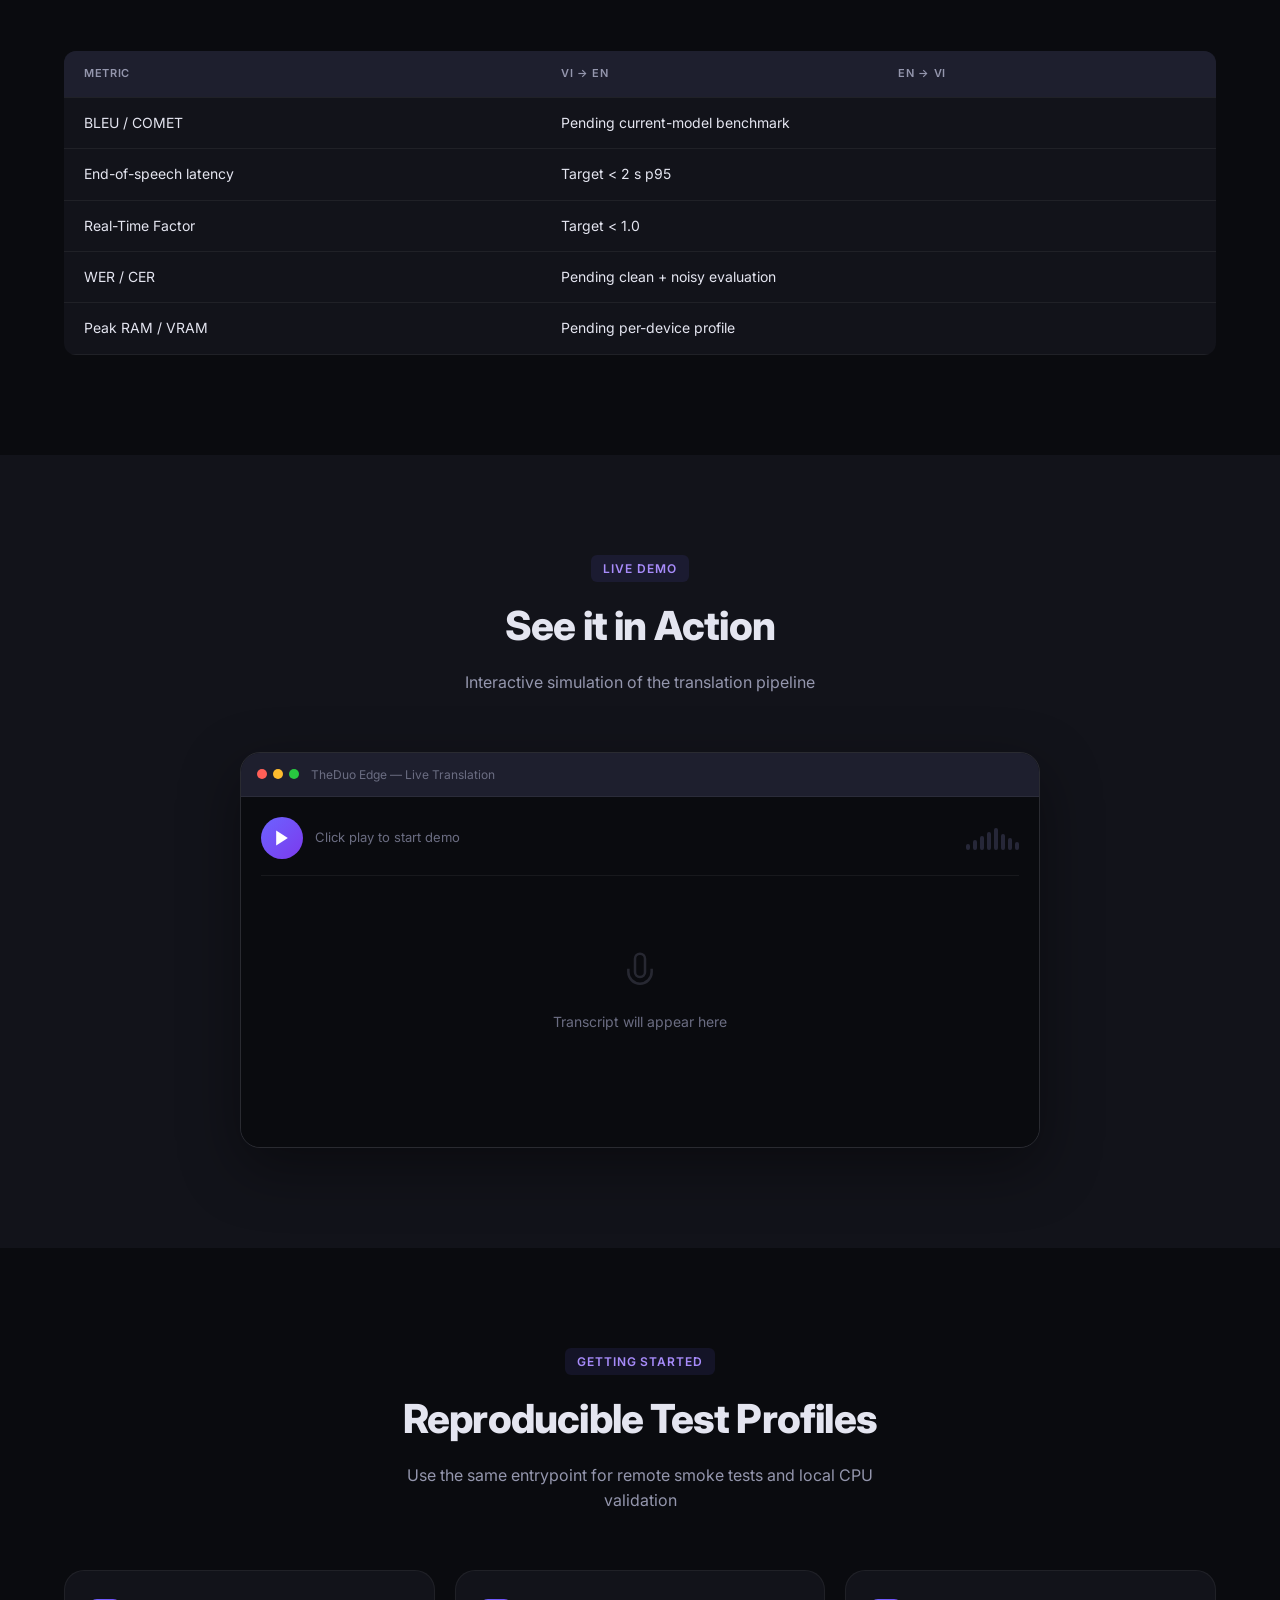
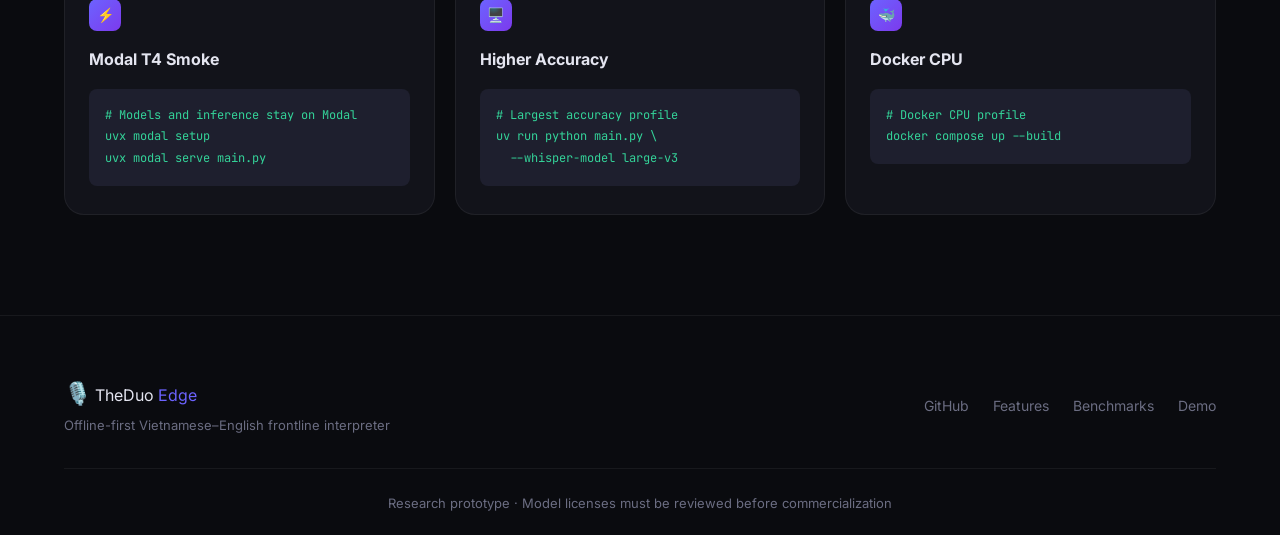
==== commit 7eefd4bb: "feat: centralize medium runtime config" ====
--- a/docs/index.html
+++ b/docs/index.html
@@ -91,7 +91,7 @@
                 <div class="pipe-step" data-step="2">
                     <div class="pipe-icon">🧠</div>
                     <div class="pipe-label">Faster-Whisper ASR</div>
-                    <div class="pipe-detail">Tiny INT8 CPU<br>Context Priming</div>
+                    <div class="pipe-detail">Medium on Modal T4<br>Context Priming</div>
                 </div>
                 <div class="pipe-arrow">→</div>
                 <div class="pipe-step" data-step="3">
@@ -167,7 +167,7 @@
                 <p>One offline-first CPU pipeline shared by direct and Docker execution</p>
             </div>
             <div class="tech-stack">
-                <div class="tech-item"><span class="tech-badge asr">ASR</span> Faster-Whisper Tiny INT8</div>
+                <div class="tech-item"><span class="tech-badge asr">ASR</span> Faster-Whisper Medium</div>
                 <div class="tech-item"><span class="tech-badge vad">VAD</span> Adaptive energy gate</div>
                 <div class="tech-item"><span class="tech-badge nlp">Gate</span> Confidence + repetition checks</div>
                 <div class="tech-item"><span class="tech-badge nmt">NMT</span> OPUS-MT VI ↔ EN</div>
@@ -242,24 +242,22 @@
             <div class="section-header">
                 <span class="section-tag">Getting Started</span>
                 <h2>Reproducible Test Profiles</h2>
-                <p>Use Python 3.11 and the same CPU entrypoint in every local test</p>
+                <p>Use the same entrypoint for remote smoke tests and local CPU validation</p>
             </div>
             <div class="steps-grid">
                 <div class="step-card">
                     <div class="step-num">⚡</div>
-                    <h3>Local CPU</h3>
-                    <pre><code>git clone https://github.com/Ricky13170/DEVELOPING-A-REAL-TIME-BILINGUAL-SPEECH-TO-TEXT-CONVERSION-SYSTEM.git
-cd DEVELOPING-A-REAL-TIME-BILINGUAL-SPEECH-TO-TEXT-CONVERSION-SYSTEM
-uv python install 3.11
-uv sync --locked --extra webrtc
-uv run python main.py</code></pre>
+                    <h3>Modal T4 Smoke</h3>
+                    <pre><code># Models and inference stay on Modal
+uvx modal setup
+uvx modal serve main.py</code></pre>
                 </div>
                 <div class="step-card">
                     <div class="step-num">🖥️</div>
                     <h3>Higher Accuracy</h3>
-                    <pre><code># Still CPU-only, but slower than Tiny
+                    <pre><code># Largest accuracy profile
 uv run python main.py \
-  --whisper-model base</code></pre>
+  --whisper-model large-v3</code></pre>
                 </div>
                 <div class="step-card">
                     <div class="step-num">🐳</div>
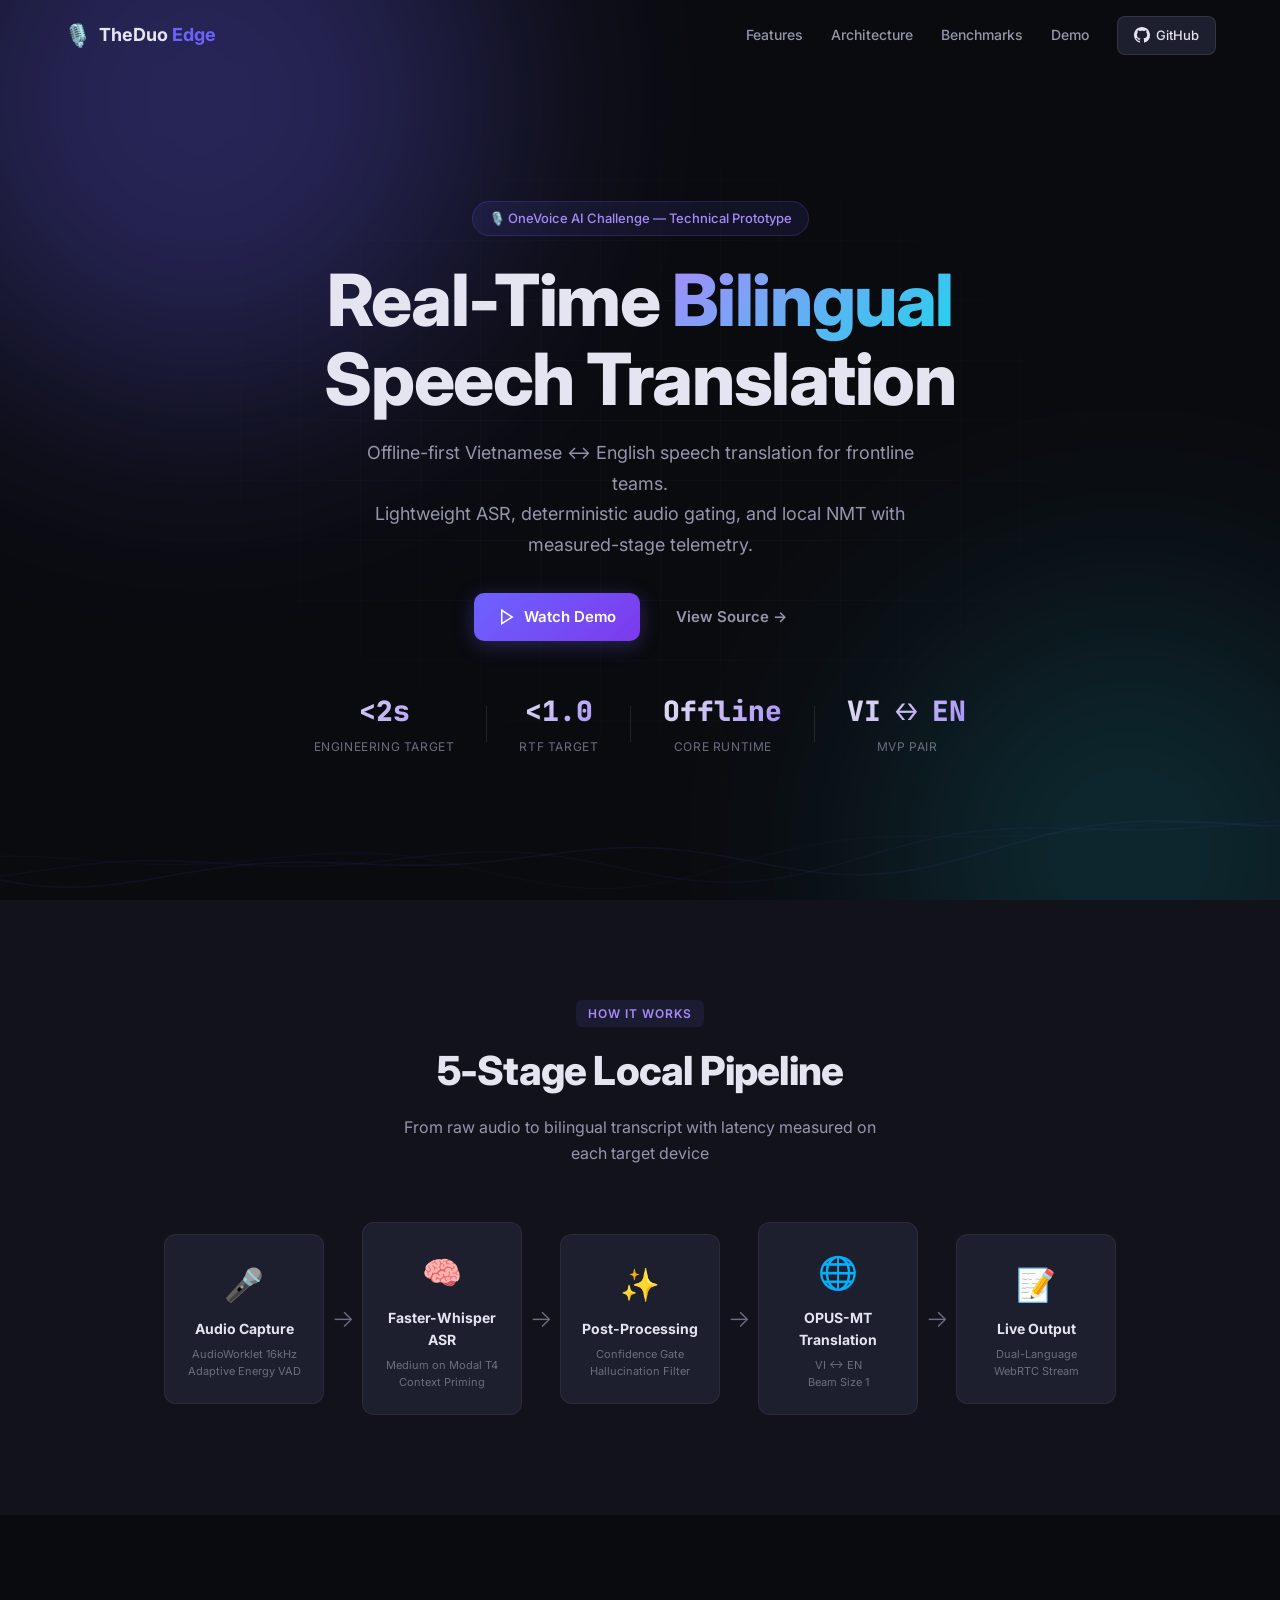
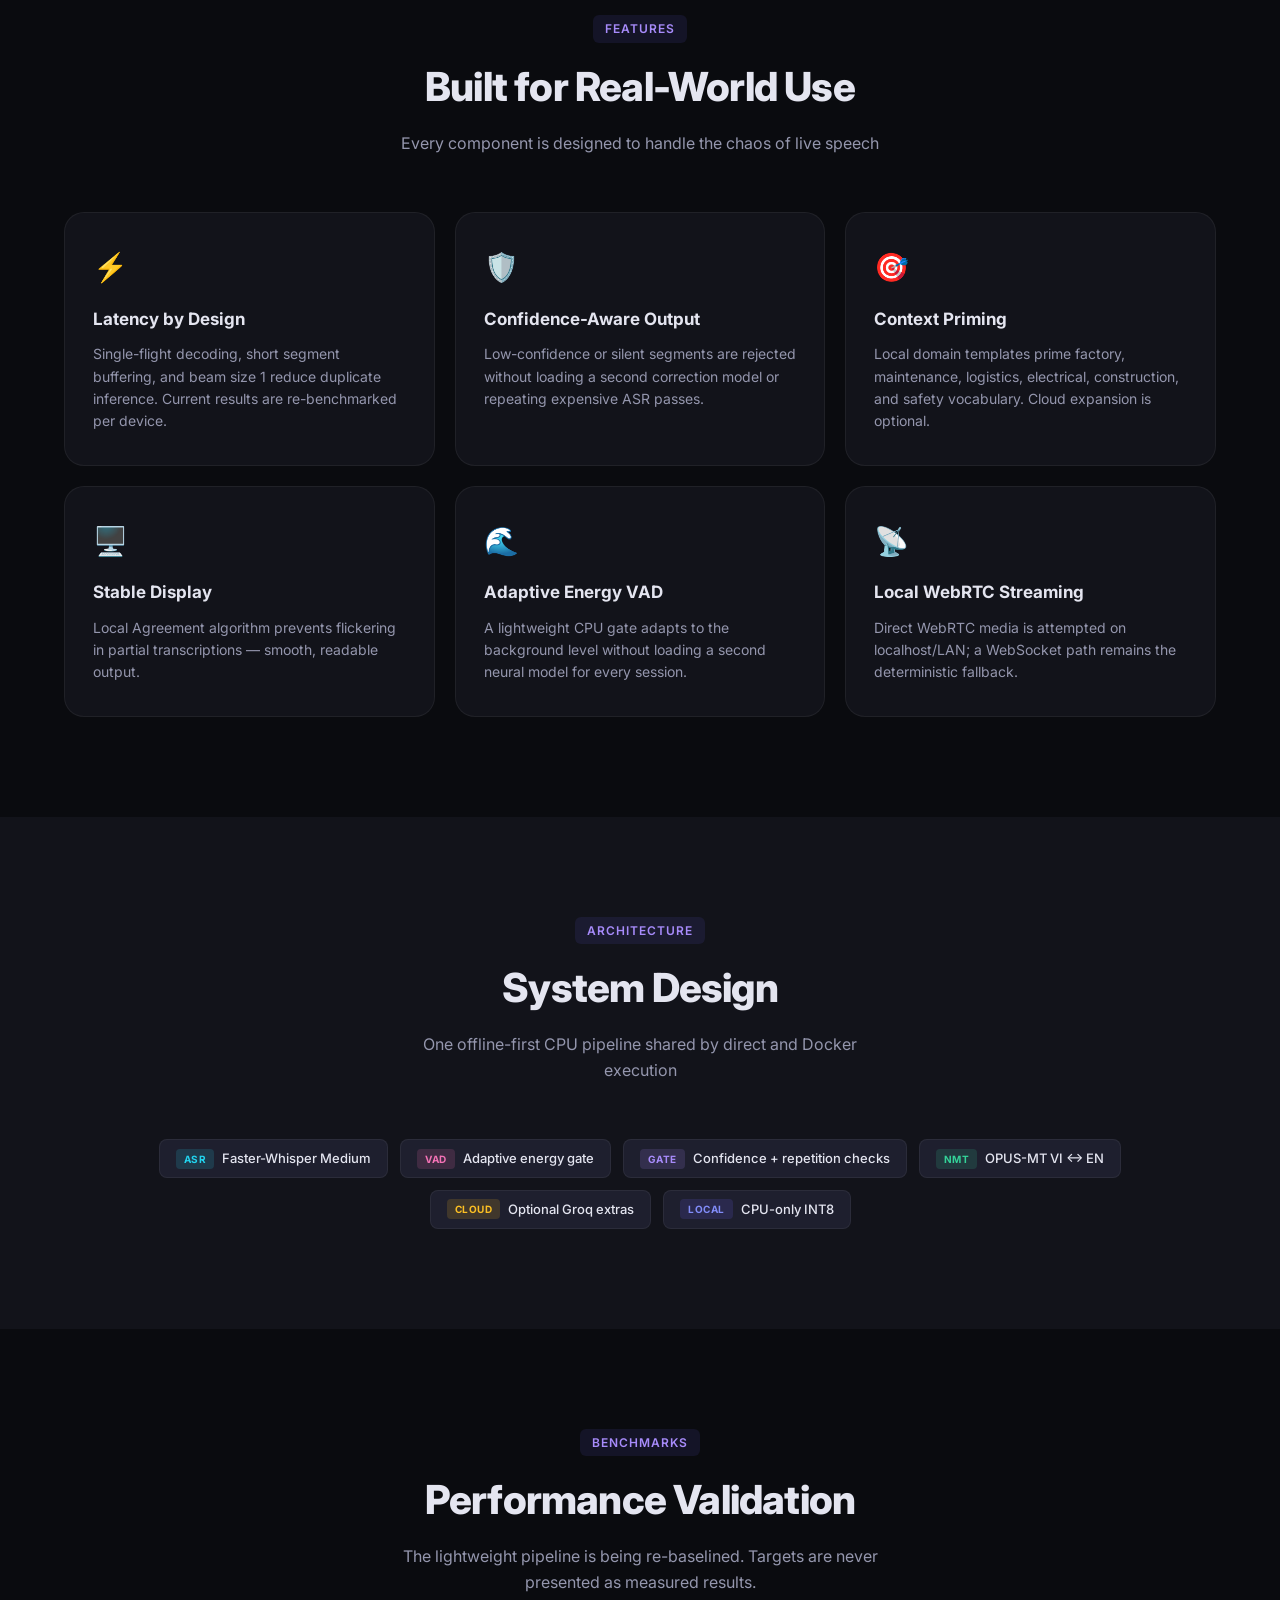
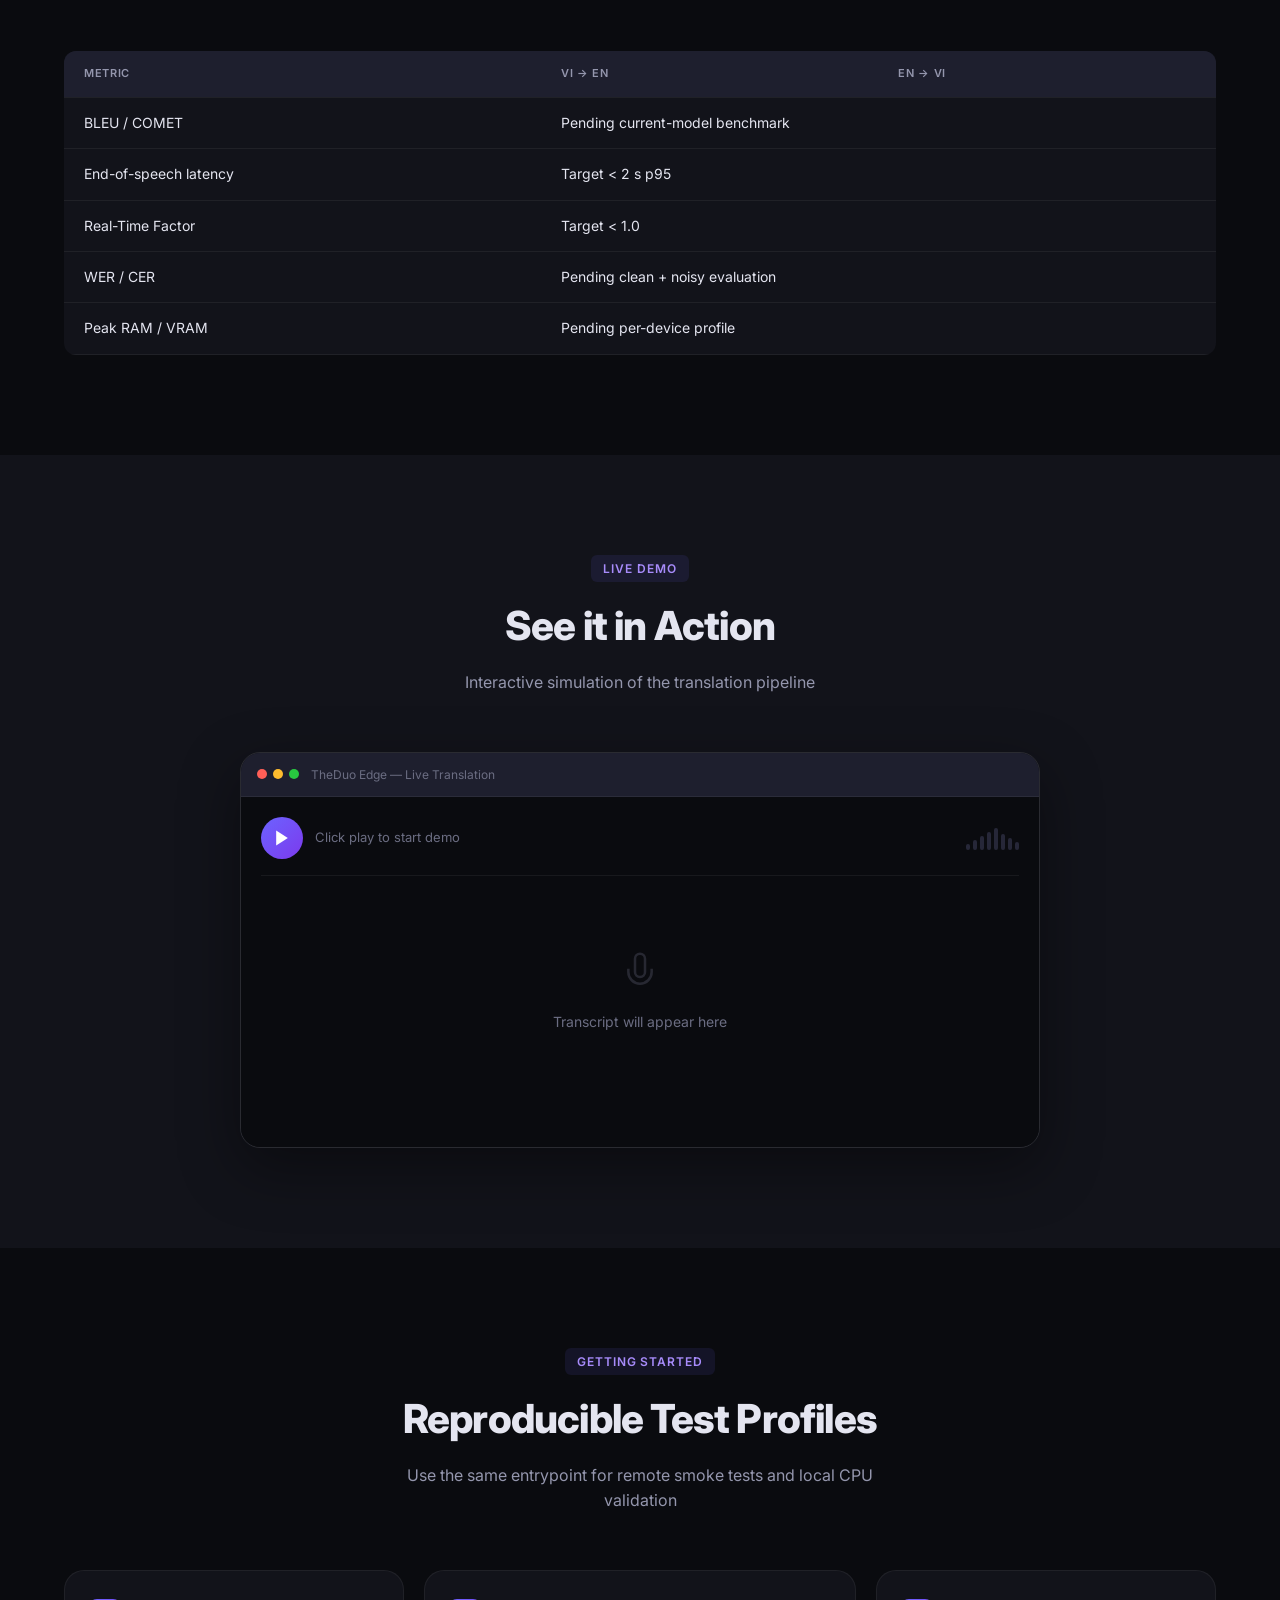
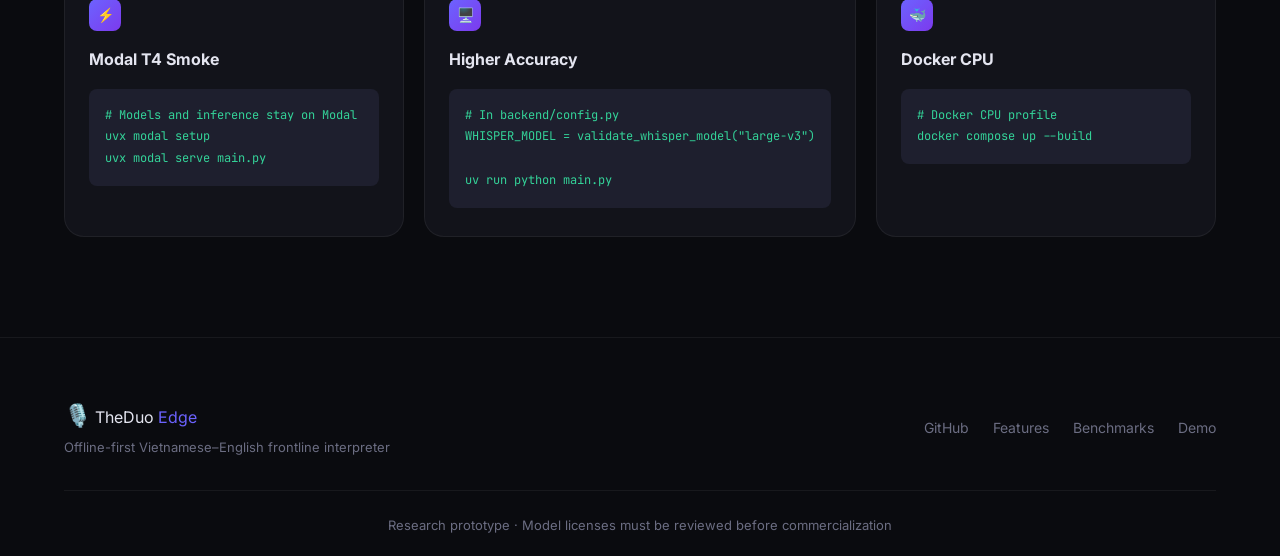
==== commit 566ea035: "refactor: make config the single source" ====
--- a/docs/index.html
+++ b/docs/index.html
@@ -255,9 +255,10 @@
                 <div class="step-card">
                     <div class="step-num">🖥️</div>
                     <h3>Higher Accuracy</h3>
-                    <pre><code># Largest accuracy profile
-uv run python main.py \
-  --whisper-model large-v3</code></pre>
+                    <pre><code># In backend/config.py
+WHISPER_MODEL = validate_whisper_model("large-v3")
+
+uv run python main.py</code></pre>
                 </div>
                 <div class="step-card">
                     <div class="step-num">🐳</div>
